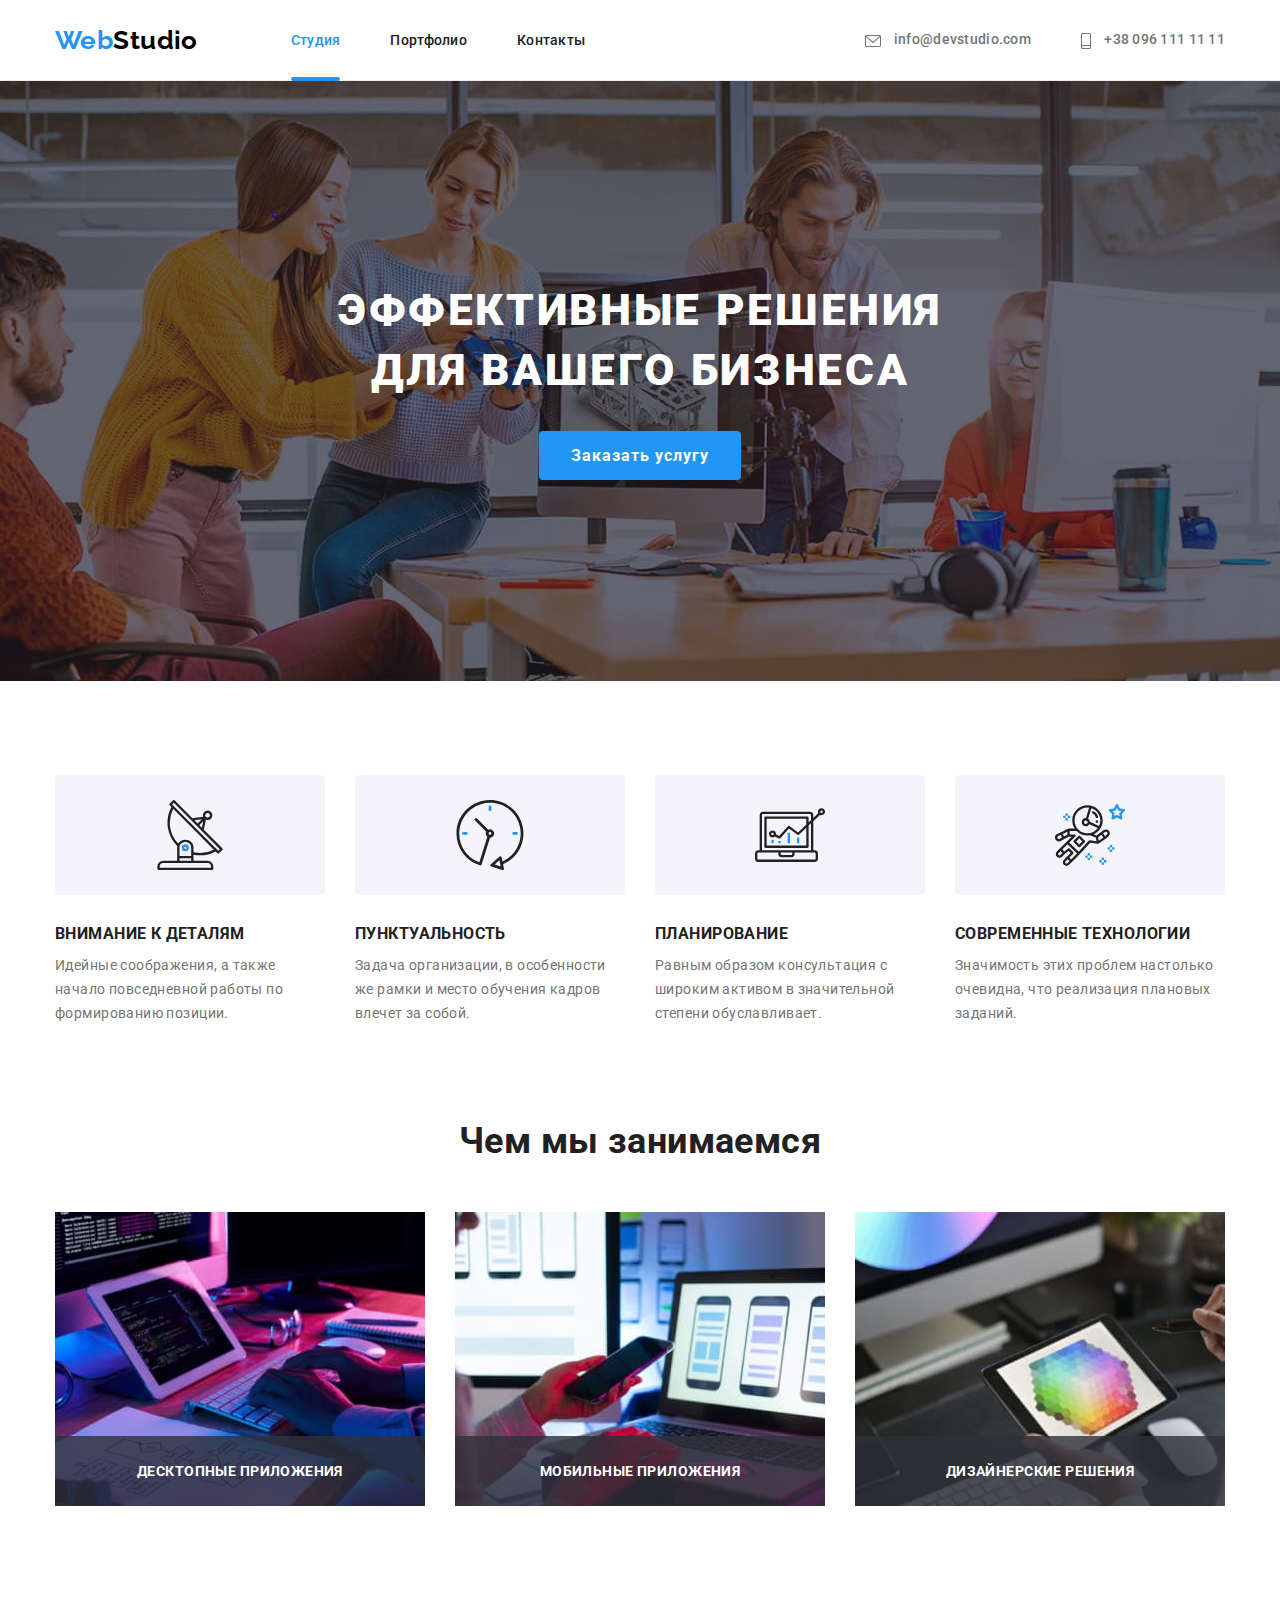
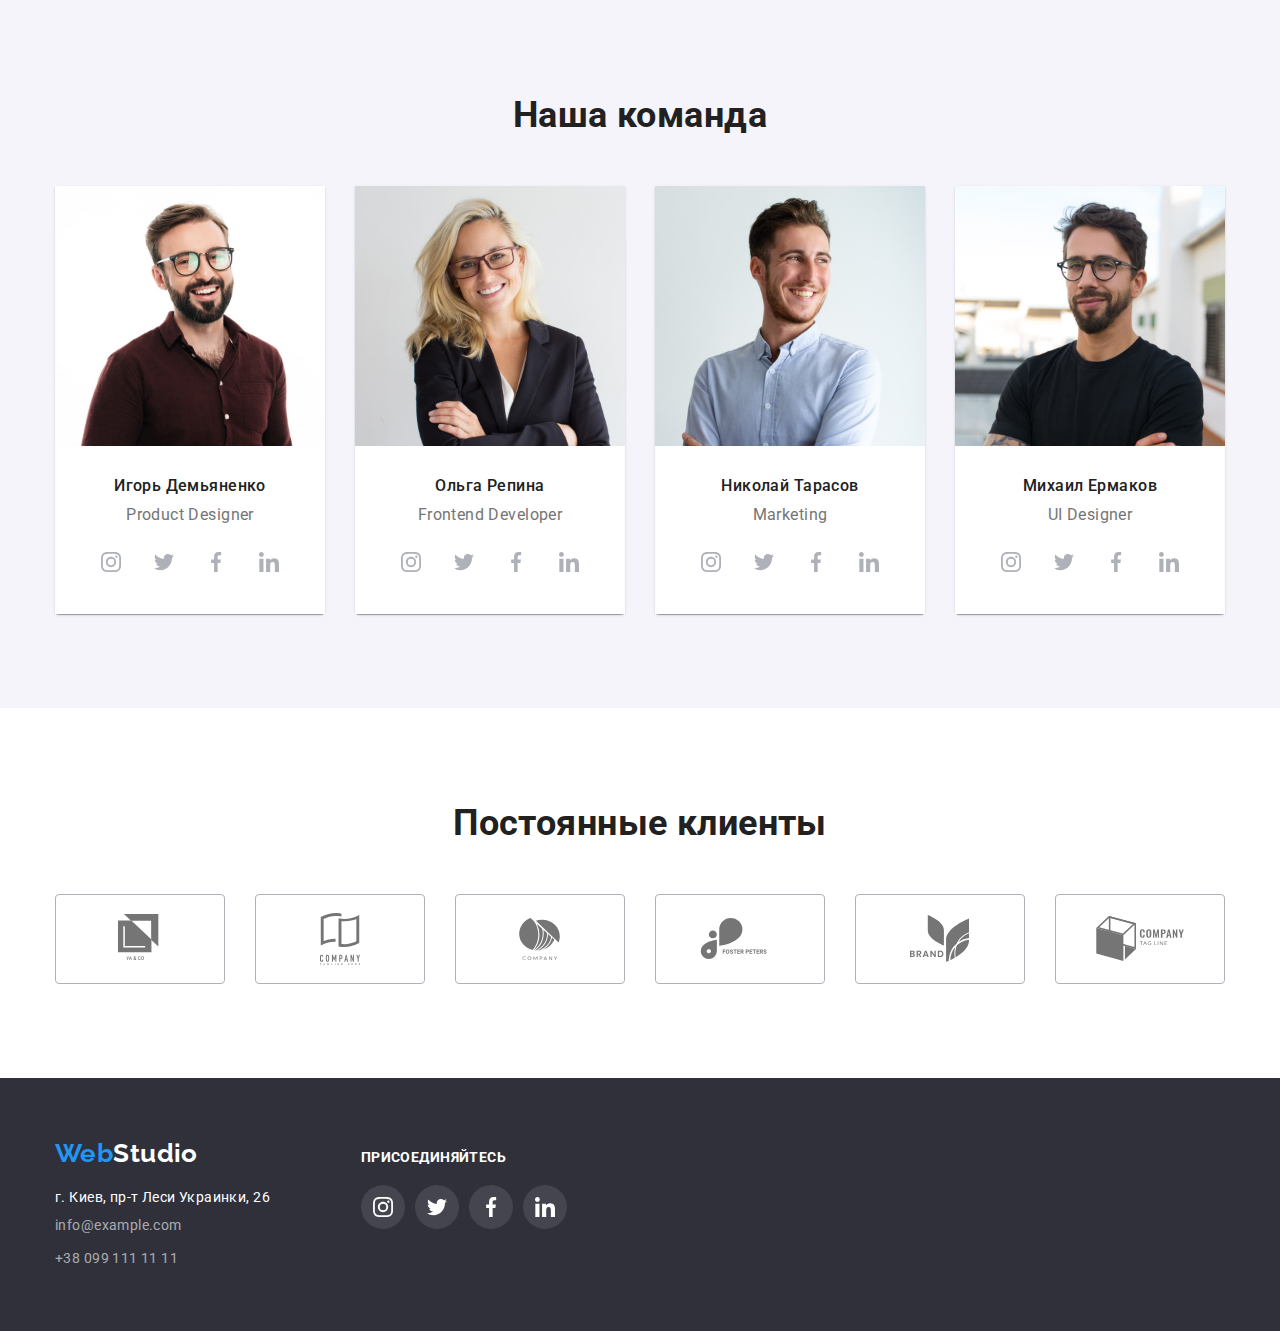
==== index.html @ 18b7f1b2 "project" ====
<!DOCTYPE html>
<html lang="ru">
  <head>
    <meta charset="UTF-8" />
    <meta name="viewport" content="width=device-width, initial-scale=1.0" />
    <title>WebStudio</title>
    <link rel="preconnect" href="https://fonts.gstatic.com" />
    <link
      href="https://fonts.googleapis.com/css2?family=Oleo+Script&family=Raleway:wght@700&family=Roboto:wght@400;500;700;900&display=swap"
      rel="stylesheet"
    />
    <link
      rel="stylesheet"
      href="https://cdn.jsdelivr.net/npm/modern-normalize@1.0.0/modern-normalize.min.css"
    />
    <link rel="stylesheet" href="./css/variables.css" />
    <link rel="stylesheet" href="./css/style.css" />
  </head>
  <body>
    <header class="header">
      <div class="canvas">
        <div class="container">
          <p class="logo">
            <a class="link" href="./index.html"
              >Web<span class="logoheader-secondpart">Studio</span></a
            >
          </p>
          <nav class="menu">
            <ul class="nav-menu">
              <li class="listitem">
                <a class="link active" href="./index.html">Студия</a>
              </li>
              <li class="listitem">
                <a class="link" href="pages/portfolio.html">Портфолио</a>
              </li>
              <li class="listitem">
                <a class="link" href="#contacts">Контакты</a>
              </li>
            </ul>
          </nav>
          <ul class="listinfo">
            <li class="listitem">
              <a class="link header-info" href="mailto:info@devstudio.com">
                <svg class="mailto" width="16" height="12">
                  <use href="./images/icons.svg#envelope"></use>
                </svg>
                info@devstudio.com</a
              >
            </li>
            <li class="listitem">
              <a class="link header-info" href="tel:+380961111111">
                <svg class="tel" width="10" height="16">
                  <use href="./images/icons.svg#smartphone"></use>
                </svg>
                +38 096 111 11 11</a
              >
            </li>
          </ul>
        </div>
      </div>
    </header>
    <main>
      <!-- Главная секция "Герой" -->
      <section class="hero">
        <div class="canvas">
          <div class="background">
            <div class="container">
              <h1 class="tagline">
                Эффективные решения <br />
                для вашего бизнеса
              </h1>
              <!-- <p><a class="link " href="#">Заказать услугу</a></p> -->
              <button class="btn-order" data-modal-open>Заказать услугу</button>
            </div>
          </div>
        </div>
      </section>
      <!-- Секция Особенности -->
      <section class="features">
        <div class="canvas">
          <div class="container">
            <h2 class="nonevisible">Особенности</h2>
            <ul class="list">
              <li class="listitem">
                <div class="thumb">
                  <svg class="features-antenna" width="70" height="70">
                    <use href="./images/icons.svg#features-antenna"></use>
                  </svg>
                </div>
                <h3 class="title">Внимание к деталям</h3>
                <p class="text">
                  Идейные соображения, а также начало повседневной работы по
                  формированию позиции.
                </p>
              </li>
              <li class="listitem">
                <div class="thumb">
                  <svg class="features-clock" width="70" height="70">
                    <use href="./images/icons.svg#features-clock"></use>
                  </svg>
                </div>
                <h3 class="title">Пунктуальность</h3>
                <p class="text">
                  Задача организации, в особенности же рамки и место обучения
                  кадров влечет за собой.
                </p>
              </li>
              <li class="listitem">
                <div class="thumb">
                  <svg class="features-diagram" width="70" height="70">
                    <use href="./images/icons.svg#features-diagram"></use>
                  </svg>
                </div>
                <h3 class="title">Планирование</h3>
                <p class="text">
                  Равным образом консультация с широким активом в значительной
                  степени обуславливает.
                </p>
              </li>
              <li class="listitem">
                <div class="thumb">
                  <svg class="features-astronaut" width="70" height="70">
                    <use href="./images/icons.svg#features-astronaut"></use>
                  </svg>
                </div>
                <h3 class="title">Современные технологии</h3>
                <p class="text">
                  Значимость этих проблем настолько очевидна, что реализация
                  плановых заданий.
                </p>
              </li>
            </ul>
          </div>
        </div>
      </section>
      <!-- Секция Чем мы занимаемся -->
      <section class="portfolio">
        <div class="canvas">
          <div class="container">
            <h2 class="base-title">Чем мы занимаемся</h2>
            <ul class="list">
              <li class="listitem">
                <img
                  src="./images/what_doing_1.jpg"
                  alt="Десктопные приложения"
                  width="370"
                />
                <div class="container-overlay">
                  <h3 class="title">Десктопные приложения</h3>
                </div>
              </li>
              <li class="listitem">
                <img
                  src="./images/what_doing_2.jpg"
                  alt="Мобильные приложения"
                  width="370"
                />
                <div class="container-overlay">
                  <h3 class="title">Мобильные приложения</h3>
                </div>
              </li>
              <li class="listitem">
                <img
                  src="./images/what_doing_3.jpg"
                  alt="Дизайнерские решения"
                  width="370"
                />
                <div class="container-overlay">
                  <h3 class="title">Дизайнерские решения</h3>
                </div>
              </li>
            </ul>
          </div>
        </div>
      </section>
      <!-- Наша команда -->
      <section class="ourteam">
        <div class="canvas">
          <div class="container">
            <h2 class="base-title">Наша команда</h2>
            <ul class="list">
              <li class="listitem">
                <div class="ourteam-card-img">
                  <img
                    src="./images/igor_demjanenko.jpg"
                    alt="Игорь Демьяненко"
                    class="image"
                    width="270"
                  />
                </div>
                <div class="ourteam-card-content">
                  <h3 class="title">Игорь Демьяненко</h3>
                  <p class="text">Product Designer</p>
                  <ul class="social-card-list">
                    <li class="social-card-list-item">
                      <a href="https://instagram.com">
                        <svg class="social" width="20" height="20">
                          <use href="./images/icons.svg#social-instagram"></use>
                        </svg>
                      </a>
                    </li>
                    <li class="social-card-list-item">
                      <a href="https://twitter.com">
                        <svg class="social" width="20" height="20">
                          <use href="./images/icons.svg#social-twitter"></use>
                        </svg>
                      </a>
                    </li>
                    <li class="social-card-list-item">
                      <a href="https://facebook.com">
                        <svg class="social" width="20" height="20">
                          <use href="./images/icons.svg#social-facebook"></use>
                        </svg>
                      </a>
                    </li>
                    <li class="social-card-list-item">
                      <a href="https://linkedin.com">
                        <svg class="social" width="20" height="20">
                          <use href="./images/icons.svg#social-linkedin"></use>
                        </svg>
                      </a>
                    </li>
                  </ul>
                </div>
              </li>
              <li class="listitem">
                <div class="ourteam-card-img">
                  <img
                    src="./images/olga_repina.jpg"
                    alt="Ольга Репина"
                    class="image"
                    width="270"
                  />
                </div>
                <div class="ourteam-card-content">
                  <h3 class="title">Ольга Репина</h3>
                  <p class="text">Frontend Developer</p>
                  <ul class="social-card-list">
                    <li class="social-card-list-item">
                      <a href="https://instagram.com">
                        <svg class="social" width="20" height="20">
                          <use href="./images/icons.svg#social-instagram"></use>
                        </svg>
                      </a>
                    </li>
                    <li class="social-card-list-item">
                      <a href="https://twitter.com">
                        <svg class="social" width="20" height="20">
                          <use href="./images/icons.svg#social-twitter"></use>
                        </svg>
                      </a>
                    </li>
                    <li class="social-card-list-item">
                      <a href="https://facebook.com">
                        <svg class="social" width="20" height="20">
                          <use href="./images/icons.svg#social-facebook"></use>
                        </svg>
                      </a>
                    </li>
                    <li class="social-card-list-item">
                      <a href="https://linkedin.com">
                        <svg class="social" width="20" height="20">
                          <use href="./images/icons.svg#social-linkedin"></use>
                        </svg>
                      </a>
                    </li>
                  </ul>
                </div>
              </li>
              <li class="listitem">
                <div class="ourteam-card-img">
                  <img
                    src="./images/nikolay_tarasov.jpg"
                    alt="Николай Тарасов"
                    class="image"
                    width="270"
                  />
                </div>
                <div class="ourteam-card-content">
                  <h3 class="title">Николай Тарасов</h3>
                  <p class="text">Marketing</p>
                  <ul class="social-card-list">
                    <li class="social-card-list-item">
                      <a href="https://instagram.com">
                        <svg class="social" width="20" height="20">
                          <use href="./images/icons.svg#social-instagram"></use>
                        </svg>
                      </a>
                    </li>
                    <li class="social-card-list-item">
                      <a href="https://twitter.com">
                        <svg class="social" width="20" height="20">
                          <use href="./images/icons.svg#social-twitter"></use>
                        </svg>
                      </a>
                    </li>
                    <li class="social-card-list-item">
                      <a href="https://facebook.com">
                        <svg class="social" width="20" height="20">
                          <use href="./images/icons.svg#social-facebook"></use>
                        </svg>
                      </a>
                    </li>
                    <li class="social-card-list-item">
                      <a href="https://linkedin.com">
                        <svg class="social" width="20" height="20">
                          <use href="./images/icons.svg#social-linkedin"></use>
                        </svg>
                      </a>
                    </li>
                  </ul>
                </div>
              </li>
              <li class="listitem">
                <div class="ourteam-card-img">
                  <img
                    src="./images/mihail_ermakov.jpg"
                    alt="Михаил Ермаков"
                    class="image"
                    width="270"
                  />
                </div>
                <div class="ourteam-card-content">
                  <h3 class="title">Михаил Ермаков</h3>
                  <p class="text">UI Designer</p>
                  <ul class="social-card-list">
                    <li class="social-card-list-item">
                      <a href="https://instagram.com">
                        <svg class="social" width="20" height="20">
                          <use href="./images/icons.svg#social-instagram"></use>
                        </svg>
                      </a>
                    </li>
                    <li class="social-card-list-item">
                      <a href="https://twitter.com">
                        <svg class="social" width="20" height="20">
                          <use href="./images/icons.svg#social-twitter"></use>
                        </svg>
                      </a>
                    </li>
                    <li class="social-card-list-item">
                      <a href="https://facebook.com">
                        <svg class="social" width="20" height="20">
                          <use href="./images/icons.svg#social-facebook"></use>
                        </svg>
                      </a>
                    </li>
                    <li class="social-card-list-item">
                      <a href="https://linkedin.com">
                        <svg class="social" width="20" height="20">
                          <use href="./images/icons.svg#social-linkedin"></use>
                        </svg>
                      </a>
                    </li>
                  </ul>
                </div>
              </li>
            </ul>
          </div>
        </div>
      </section>
      <!-- Section clients -->
      <section class="clients">
        <div class="canvas">
          <div class="background">
            <div class="container">
              <h2 class="base-title">Постоянные клиенты</h2>
              <ul class="list">
                <li class="listitem">
                  <a href="#">
                    <div class="item-wrap">
                      <svg class="clients-ico" width="44.27" height="49.23">
                        <use href="./images/icons.svg#client-yaandco"></use>
                      </svg>
                    </div>
                  </a>
                </li>
                <li class="listitem">
                  <a href="#">
                    <div class="item-wrap">
                      <svg class="clients-ico" width="40" height="52">
                        <use href="./images/icons.svg#client-taglinehere"></use>
                      </svg>
                    </div>
                  </a>
                </li>
                <li class="listitem">
                  <a href="#">
                    <div class="item-wrap">
                      <svg class="clients-ico" width="41" height="42.6">
                        <use href="./images/icons.svg#client-company"></use>
                      </svg>
                    </div>
                  </a>
                </li>
                <li class="listitem">
                  <a href="#">
                    <div class="item-wrap">
                      <svg class="clients-ico" width="79.66" height="42.02">
                        <use
                          href="./images/icons.svg#client-fosterpeters"
                        ></use>
                      </svg>
                    </div>
                  </a>
                </li>
                <li class="listitem">
                  <a href="#">
                    <div class="item-wrap">
                      <svg class="clients-ico" width="59" height="47">
                        <use href="./images/icons.svg#client-brand"></use>
                      </svg>
                    </div>
                  </a>
                </li>
                <li class="listitem">
                  <a href="#">
                    <div class="item-wrap">
                      <svg class="clients-ico" width="88.48" height="45.44">
                        <use href="./images/icons.svg#client-tagline"></use>
                      </svg>
                    </div>
                  </a>
                </li>
              </ul>
            </div>
          </div>
        </div>
      </section>
    </main>
    <!-- section FOOTER -->
    <footer class="footer">
      <div class="canvas">
        <div class="container">
          <div class="footer-block-wrap">
            <p class="logo">
              <a class="link" href="./index.html"
                >Web<span class="logofooter-secondpart">Studio</span></a
              >
            </p>
            <address id="contacts">
              <p class="address-info">г. Киев, пр-т Леси Украинки, 26</p>
              <ul class="listinfo">
                <li class="listitem">
                  <a class="link footer-info" href="mailto:info@example.com"
                    >info@example.com</a
                  >
                </li>
                <li class="listitem">
                  <a class="link footer-info" href="tel:+380991111111"
                    >+38 099 111 11 11</a
                  >
                </li>
              </ul>
            </address>
          </div>
          <div class="footer-block-wrap social">
            <h2 class="title">Присоединяйтесь</h2>
            <ul class="social-footer-list">
              <li class="social-footer-list-item">
                <a href="https://instagram.com">
                  <svg class="social" width="20" height="20">
                    <use href="./images/icons.svg#social-instagram"></use>
                  </svg>
                </a>
              </li>
              <li class="social-footer-list-item">
                <a href="https://twitter.com">
                  <svg class="social" width="20" height="20">
                    <use href="./images/icons.svg#social-twitter"></use>
                  </svg>
                </a>
              </li>
              <li class="social-footer-list-item">
                <a href="https://facebook.com">
                  <svg class="social" width="20" height="20">
                    <use href="./images/icons.svg#social-facebook"></use>
                  </svg>
                </a>
              </li>
              <li class="social-footer-list-item">
                <a href="https://linkedin.com">
                  <svg class="social" width="20" height="20">
                    <use href="./images/icons.svg#social-linkedin"></use>
                  </svg>
                </a>
              </li>
            </ul>
          </div>
        </div>
      </div>
    </footer>
    <div class="backdrop is-hidden" data-modal>
      <div class="modal-order">
        <button class="modal-btn-close" data-modal-close>
          <svg class="modal-btn-close-icon" width="30" height="30">
            <use href="./images/icons.svg#modal-btn-close"></use>
          </svg>
        </button>
      </div>
    </div>
    <script src="./js/modal.js"></script>
  </body>
</html>
---- css/variables.css ----
:root {
  --basic-textcolor: rgba(117, 117, 117, 1);
  --white-color: rgba(255, 255, 255, 1);
  --accent-color: rgba(33, 150, 243, 1);
  --basic-hcolor: rgba(33, 33, 33, 1);
  --footter-acolor: rgba(255, 255, 255, 0.6);
  --footter-acolor-10: rgba(255, 255, 255, 0.1);
  --accent-bgcolor: rgba(47, 48, 58, 1);
  --accent-bgcolor-40: rgba(47, 48, 58, 0.4);
  --accent-bgcolor-80: rgba(47, 48, 58, 0.8);
  --section-bgcolor: rgba(245, 244, 250, 1);
  --logoheader-second-color: rgba(0, 0, 0, 1);
  --logofooter-second-color: rgba(255, 255, 255, 1);
  --border-cards-color: rgba(238, 238, 238, 1);
  --border-header-color: rgba(236, 236, 236, 1);
  --social-color: rgba(175, 177, 184, 1);
  --width-container: 1200px;
  --width-canvas: 1600px;
  --height-canvas: 600px;
  --min-indent: 30px;
  --card-shadow: 0px 2px 1px -1px rgba(0, 0, 0, 0.2),
    0px 1px 1px 0px rgba(0, 0, 0, 0.14), 0px 1px 3px 0px rgba(0, 0, 0, 0.12);
  --timing-transition: cubic-bezier(0.4, 0, 0.2, 1);
}

/* 
Черный лого rgba(0,0,0,1);
акцент rgba(33,150,243,1);
неактивный меню rgba(33,33,33,1);
неактивная ссылка rgba(117,117,117,1);
Основной белый rgba(255,255,255,1);
border: 1px solid 236,236,236,1
 */
---- css/style.css ----
/* font-family: 'Oleo Script', cursive;
font-family: 'Raleway', sans-serif; */
/* 
* {
  outline: 1px solid tomato;
} */

body {
  font-family: 'Roboto', sans-serif;
  font-weight: 400;
  font-size: 14px;
  line-height: 1.143;
  letter-spacing: 0.03em;
  color: var(--basic-textcolor);
}

img {
  display: block;
  max-width: 100%;
  height: auto;
}

/* reset style for tags and base classes*/

body h1,
body h2,
body h3,
body h4,
body h5,
body h6,
body p,
body ul {
  padding: 0;
  margin: 0;
  margin-block-start: 0;
  margin-block-end: 0;
}

address {
  font-style: normal;
}

.listitem {
  list-style: none;
}

.link {
  text-decoration: none;
  outline: none;
}

/* Style general container */
/* container */
.canvas {
  max-width: 100%;
  min-width: var(--width-container);
  margin: 0 auto;
}

.container {
  width: var(--width-container);
  padding: 94px 15px;
  margin: 0 auto;
}

/* general style section */
.base-title {
  margin-bottom: 50px;
  font-weight: 700;
  color: var(--basic-hcolor);
  font-size: 36px;
  line-height: 1.17;
  text-align: center;
}

.title {
  font-weight: 700;
  color: var(--basic-hcolor);
  text-transform: uppercase;
}

.text {
  line-height: 1.71;
}

/* general HEADER and FOOTTER sections: logo, menu, contact*/
.header > .canvas {
  border-bottom: 1px solid var(--border-header-color);
}

.header .container {
  padding-top: 0;
  padding-bottom: 0;
  display: flex;
  align-items: center;
  min-height: 80px;
}

.logo {
  margin-right: 93px;
}

.logo .link {
  font-family: 'Raleway', sans-serif;
  color: var(--accent-color);
  font-weight: 700;
  font-size: 26px;
  line-height: 1.19;
  outline: none;
}

.logo .link:focus {
  box-shadow: 0 0 0 3px var(--accent-color);
}

.logoheader-secondpart {
  color: var(--logoheader-second-color);
}

.logofooter-secondpart {
  color: var(--logofooter-second-color);
}

/* style header lists for menu and contact-info*/
.nav-menu {
  display: flex;
  align-items: center;
}

.nav-menu .listitem {
  position: relative;
}

.nav-menu .listitem:not(:first-child) {
  margin-left: 50px;
}

.menu .link {
  display: inline-block;
  padding-top: 32px;
  padding-bottom: 32px;
  color: var(--basic-hcolor);
  font-weight: 500;
  letter-spacing: 0.02em;
  outline: none;
}

.menu .link::after {
  content: '';
  display: block;
  position: absolute;
  width: 100%;
  height: 4px;
  border-radius: 2px;
  bottom: -1px;
  right: 0;
  background: var(--accent-color);
  transform: scaleX(0);
  transition-property: transform;
  transition-duration: 250ms;
  transition-timing-function: var(--timing-transition);
}

.header .listinfo {
  display: flex;
  margin-left: auto;
}

.header .listinfo .listitem:not(:last-child) {
  margin-right: 50px;
}

.menu .link:hover,
.listinfo .link:hover,
.menu .link:focus,
.listinfo .link:focus {
  color: var(--accent-color);
}

.menu .link:not(.active):hover::after,
.menu .link:not(.active):focus::after {
  content: '';
  display: block;
  transform: scaleX(1);
}

/* .menu .link:focus,
.listinfo .link:focus {
  box-shadow: 0 0 0 3px var(--accent-color);
} */

.menu .link.active {
  color: var(--accent-color);
}

.menu .link.active::after {
  content: '';
  width: 100%;
  transform: scaleX(1);
}

.listitem .header-info {
  display: block;
  font-weight: 500;
  letter-spacing: 0.02em;
  color: var(--basic-textcolor);
}

.mailto {
  margin-right: 10px;
  vertical-align: middle;
  fill: currentColor;
}

.tel {
  margin-right: 10px;
  vertical-align: middle;
  fill: currentColor;
}

/* style main section */

/* section Hero  */

.hero > .canvas {
  background-image: linear-gradient(
    to right,
    var(--accent-bgcolor-40),
    var(--accent-bgcolor-40)
  );
}

.hero > .canvas > .background {
  max-width: var(--width-canvas);
  min-height: var(--height-canvas);
  margin: 0 auto;
  background-position: 50% 50%;
  background-repeat: no-repeat;
  background-size: cover;
  background-image: linear-gradient(
      to right,
      var(--accent-bgcolor-40),
      var(--accent-bgcolor-40)
    ),
    url(../images/hero-background.jpg);
}

.hero .container {
  padding: 200px 0;
}

.tagline {
  display: block;
  margin-bottom: 30px;
  color: var(--white-color);
  font-weight: 900;
  font-size: 44px;
  line-height: 1.36;
  text-align: center;
  letter-spacing: 0.06em;
  text-transform: uppercase;
}

.btn-order {
  display: block;
  padding: 10px 32px;
  margin: 0 auto;
  font-weight: 700;
  font-size: 16px;
  line-height: 1.86;
  text-align: center;
  letter-spacing: 0.06em;
  background: var(--accent-color);
  color: var(--white-color);
  border-radius: 4px;
  border-style: none;
}

/* style section feuture */

.features .list {
  display: flex;
  flex-wrap: wrap;
  justify-content: space-between;
}

.nonevisible {
  display: none;
}

.features .title {
  margin-bottom: 10px;
}

.features .listitem {
  width: 270px;
}

.features .listitem > .thumb {
  width: 100%;
  height: 120px;
  margin-bottom: 30px;
  display: flex;
  justify-content: center;
  align-items: center;
  background-color: var(--section-bgcolor);
  border-radius: 4px;
}

/* style section portfolio */

.portfolio .container {
  padding-top: 0;
}

.portfolio .container-overlay {
  position: absolute;
  left: 0;
  bottom: 0;
  width: 100%;
  background-image: linear-gradient(
    to right,
    var(--accent-bgcolor-80),
    var(--accent-bgcolor-80)
  );
}

.portfolio .list {
  display: flex;
  flex-wrap: wrap;
  justify-content: space-between;
}

.portfolio .listitem {
  position: relative;
}

/* .portfolio .title {
  font-weight: 700;
  font-size: 18px;
  line-height: 2;
  letter-spacing: 0.06em;
  text-transform: capitalize;
} */

.portfolio .container-overlay > .title {
  padding: 27px 0;
  text-align: center;
  font-size: 14px;
  color: var(--white-color);
}

/* .portfolio .text {
  font-size: 16px;
  line-height: 1.88;
  text-transform: capitalize;
} */

/* style section ourteam */

.ourteam .list {
  display: flex;
  flex-wrap: wrap;
  justify-content: space-between;
}

.ourteam .listitem {
  text-align: center;
  border-style: hidden;
  border-width: 1px;
  border-radius: 0px 0px 4px 4px;
  box-shadow: var(--card-shadow);
}

.ourteam .image {
  display: block;
}

.ourteam .title {
  margin-bottom: 10px;
  display: block;
  font-weight: 500;
  font-size: 16px;
  line-height: 1.19;
  text-transform: capitalize;
}

.ourteam .text {
  display: block;
  margin-bottom: 16px;
  font-size: 16px;
  line-height: 1.19;
  text-transform: capitalize;
}

.ourteam {
  min-width: var(--width-container);
  background-color: var(--section-bgcolor);
}

.ourteam-card-content {
  padding: var(--min-indent);
  background-color: var(--white-color);
}

.social-card-list {
  display: flex;
  justify-content: space-around;
  flex-basis: 100%;
  list-style: none;
  color: var(--social-color);
}

.social-card-list-item > a {
  display: inline-flex;
  align-items: center;
  justify-content: center;
  width: 44px;
  height: 44px;
  border-radius: 50%;
  color: var(--social-color);
  outline: none;
  transition: background-color 250ms var(--timing-transition),
    color 250ms var(--timing-transition);
}

.social-card-list-item > a:hover {
  background-color: var(--accent-color);
  color: var(--white-color);
}

.social-card-list-item > a:focus {
  background-color: var(--accent-color);
  color: var(--white-color);
}

.social-card-list .social {
  fill: currentColor;
}

/* style for section clients */
.clients .list {
  display: flex;
  flex-wrap: wrap;
  justify-content: flex-start;
  margin-top: calc(-1 * var(--min-indent));
  margin-left: calc(-1 * var(--min-indent));
}

.clients .listitem {
  height: 90px;
  flex-basis: calc(100% / 6 - var(--min-indent));
  margin-top: var(--min-indent);
  margin-left: var(--min-indent);
  outline: none;
}

.clients .item-wrap {
  height: 100%;
  display: flex;
  justify-content: center;
  align-items: center;
  outline: none;
}

.clients .listitem > a {
  display: inline-block;
  width: 100%;
  height: 100%;
  text-decoration: none;
  color: inherit;
  outline: none;
  border: 1px solid var(--social-color);
  box-sizing: border-box;
  border-radius: 4px;
  box-shadow: none;
  transition: background-color 250ms var(--timing-transition),
    color 250ms var(--timing-transition),
    box-shadow 250ms var(--timing-transition);
}

.clients .listitem > a:hover {
  color: var(--accent-color);
  border-color: var(--accent-color);
}

.clients .listitem > a:focus {
  color: var(--accent-color);
  box-sizing: border-box;
  border: 0;
  box-shadow: 0 0 0 1px var(--accent-color);
}

.clients-ico {
  fill: currentColor;
}

/* style for footer */
.footer {
  min-width: var(--width-container);
  background-color: var(--accent-bgcolor);
}

.footer .container {
  display: flex;
  align-items: baseline;
  padding-bottom: 60px;
  padding-top: 60px;
}

.footer .container .footer-block-wrap:not(:first-child) {
  width: 206px;
}

.footer .container .footer-block-wrap:not(:last-child) {
  margin-right: 70px;
}

.footer .logo {
  margin-bottom: 20px;
}

.footer .address-info {
  display: block;
  margin-bottom: 9px;
  color: var(--white-color);
}

.footer .footer-info {
  display: inline-block;
}

.footer .listitem {
  display: block;
}

.footer .listinfo .listitem:not(:last-child) {
  margin-bottom: 9px;
}

.listitem .footer-info {
  line-height: 1.71;
  color: var(--footter-acolor);
}

.footer .container .footer-block-wrap .title {
  display: inline-flex;
  margin-bottom: 20px;
  font-size: 14px;
  letter-spacing: 0.03em;
  color: var(--white-color);
}

.footer .container .social-footer-list {
  display: flex;
  justify-content: space-between;
  flex-basis: 100%;
  list-style: none;
  color: var(--social-color);
}

.social-footer-list-item > a {
  display: inline-flex;
  align-items: center;
  justify-content: center;
  width: 44px;
  height: 44px;
  border-radius: 50%;
  background-color: var(--footter-acolor-10);
  color: var(--white-color);
  outline: none;
  transition: background-color 250ms var(--timing-transition);
}

.social-footer-list-item > a:hover {
  background-color: var(--accent-color);
}

.social-footer-list-item > a:focus {
  background-color: var(--accent-color);
  color: var(--white-color);
}

.social-footer-list .social {
  fill: currentColor;
}

/* only potfolio pages */

.section-portfolio .filter-nav {
  display: flex;
  justify-content: center;
  margin-bottom: 50px;
}

.section-portfolio .filter-nav .listitem:not(:first-child) {
  margin-left: 8px;
}

.section-portfolio .listitem .filter-btn {
  min-height: 38px;
  padding: 6px 22px;
  border-style: none;
  border-radius: 4px;
  background-color: var(--section-bgcolor);
  color: var(--basic-hcolor);
  font-family: 'Roboto', sans-serif;
  font-weight: 500;
  font-size: 16px;
  line-height: 1.63;
  text-align: center;
  letter-spacing: 0.03em;
  outline: none;
  box-shadow: none;
  transition: background-color 250ms var(--timing-transition),
    color 250ms var(--timing-transition),
    box-shadow 250ms var(--timing-transition);
}

.filter-nav .filter-btn:hover,
.filter-nav .filter-btn:focus {
  background-color: var(--accent-color);
  color: var(--white-color);
  box-shadow: 0px 3px 1px rgba(0, 0, 0, 0.1), 0px 1px 2px rgba(0, 0, 0, 0.08),
    0px 2px 2px rgba(0, 0, 0, 0.12);
}

.filter-nav .filter-btn.active {
  background-color: var(--accent-color);
  color: var(--white-color);
  box-shadow: 0px 3px 1px rgba(0, 0, 0, 0.1), 0px 1px 2px rgba(0, 0, 0, 0.08),
    0px 2px 2px rgba(0, 0, 0, 0.12);
}

.portfolio-list {
  display: flex;
  flex-wrap: wrap;
  justify-content: flex-start;
  margin-top: calc(-1 * var(--min-indent));
  margin-left: calc(-1 * var(--min-indent));
}

.portfolio-list .listitem {
  flex-basis: calc(100% / 3 - var(--min-indent));
  margin-top: var(--min-indent);
  margin-left: var(--min-indent);
  border: 1px solid #eeeeee;
}

.prtfolio-card-content {
  padding: 20px 24px;
}

.portfolio-card-container .listitem > a {
  display: inline-block;
  height: 100%;
  outline: none;
  text-decoration: none;
  border: 1px solid #eeeeee;
  box-shadow: none;
  transition: box-shadow 250ms var(--timing-transition);
}

.portfolio-card-img {
  position: relative;
  overflow: hidden;
}

.portfolio-card-img > .container-overlay {
  position: absolute;
  width: 100%;
  height: 100%;
  bottom: 0;
  left: 0;
  display: flex;
  align-items: center;
  justify-content: center;
  background-color: var(--accent-color);
  transform: translatey(200%);
  transition: transform 250ms var(--timing-transition);
}

.portfolio-card-container .card-description {
  padding: 0 24px;
  color: var(--white-color);
  font-weight: 400;
  font-size: 18px;
  line-height: 1.56;
  letter-spacing: 0.03em;
}

.portfolio-card-container .listitem > a:hover,
.portfolio-card-container .listitem > a:focus {
  box-sizing: border-box;
  box-shadow: 0px 1px 1px rgba(0, 0, 0, 0.12), 0px 4px 4px rgba(0, 0, 0, 0.06),
    1px 4px 6px rgba(0, 0, 0, 0.16);
}

.portfolio-card-container .listitem > a:hover .container-overlay,
.portfolio-card-container .listitem > a:focus .container-overlay {
  transform: translatey(0);
}

.portfolio-list .title {
  margin-bottom: 4px;
  font-weight: 700;
  font-size: 18px;
  line-height: 2;
  letter-spacing: 0.06em;
  text-transform: capitalize;
}

.portfolio-list .text {
  font-size: 16px;
  line-height: 1.88;
  text-transform: capitalize;
  color: var(--basic-textcolor);
}

.backdrop {
  position: fixed;
  top: 0;
  left: 0;
  width: 100%;
  height: 100%;
  background-color: rgba(0, 0, 0, 0.2);
  opacity: 1;
  transition: opacity 250ms var(--timing-transition);
  cursor: not-allowed;
}

.backdrop.is-hidden {
  opacity: 0;
  pointer-events: none;
}

.backdrop.is-hidden .modal-order {
  transform: translate(-50%, -50%) scale(0.9);
  box-shadow: none;
}

.modal-order {
  position: absolute;
  top: 50%;
  left: 50%;
  height: 581px;
  width: 528px;
  padding: 8px;
  background-color: var(--white-color);
  box-shadow: 0px 1px 3px rgba(0, 0, 0, 0.12), 0px 1px 1px rgba(0, 0, 0, 0.14),
    0px 2px 1px rgba(0, 0, 0, 0.2);
  border-radius: 4px;

  transform: translate(-50%, -50%) scale(1);
  transition: transform 250ms var(--timing-transition),
    box-shadow 250ms var(--timing-transition);
  cursor: auto;
}

.modal-btn-close {
  position: absolute;
  top: 8px;
  right: 8px;
  padding: 0;
  margin: 0;
  border-radius: 50%;
  outline: none;
  border: none;
  box-shadow: none;
  background-color: transparent;
}
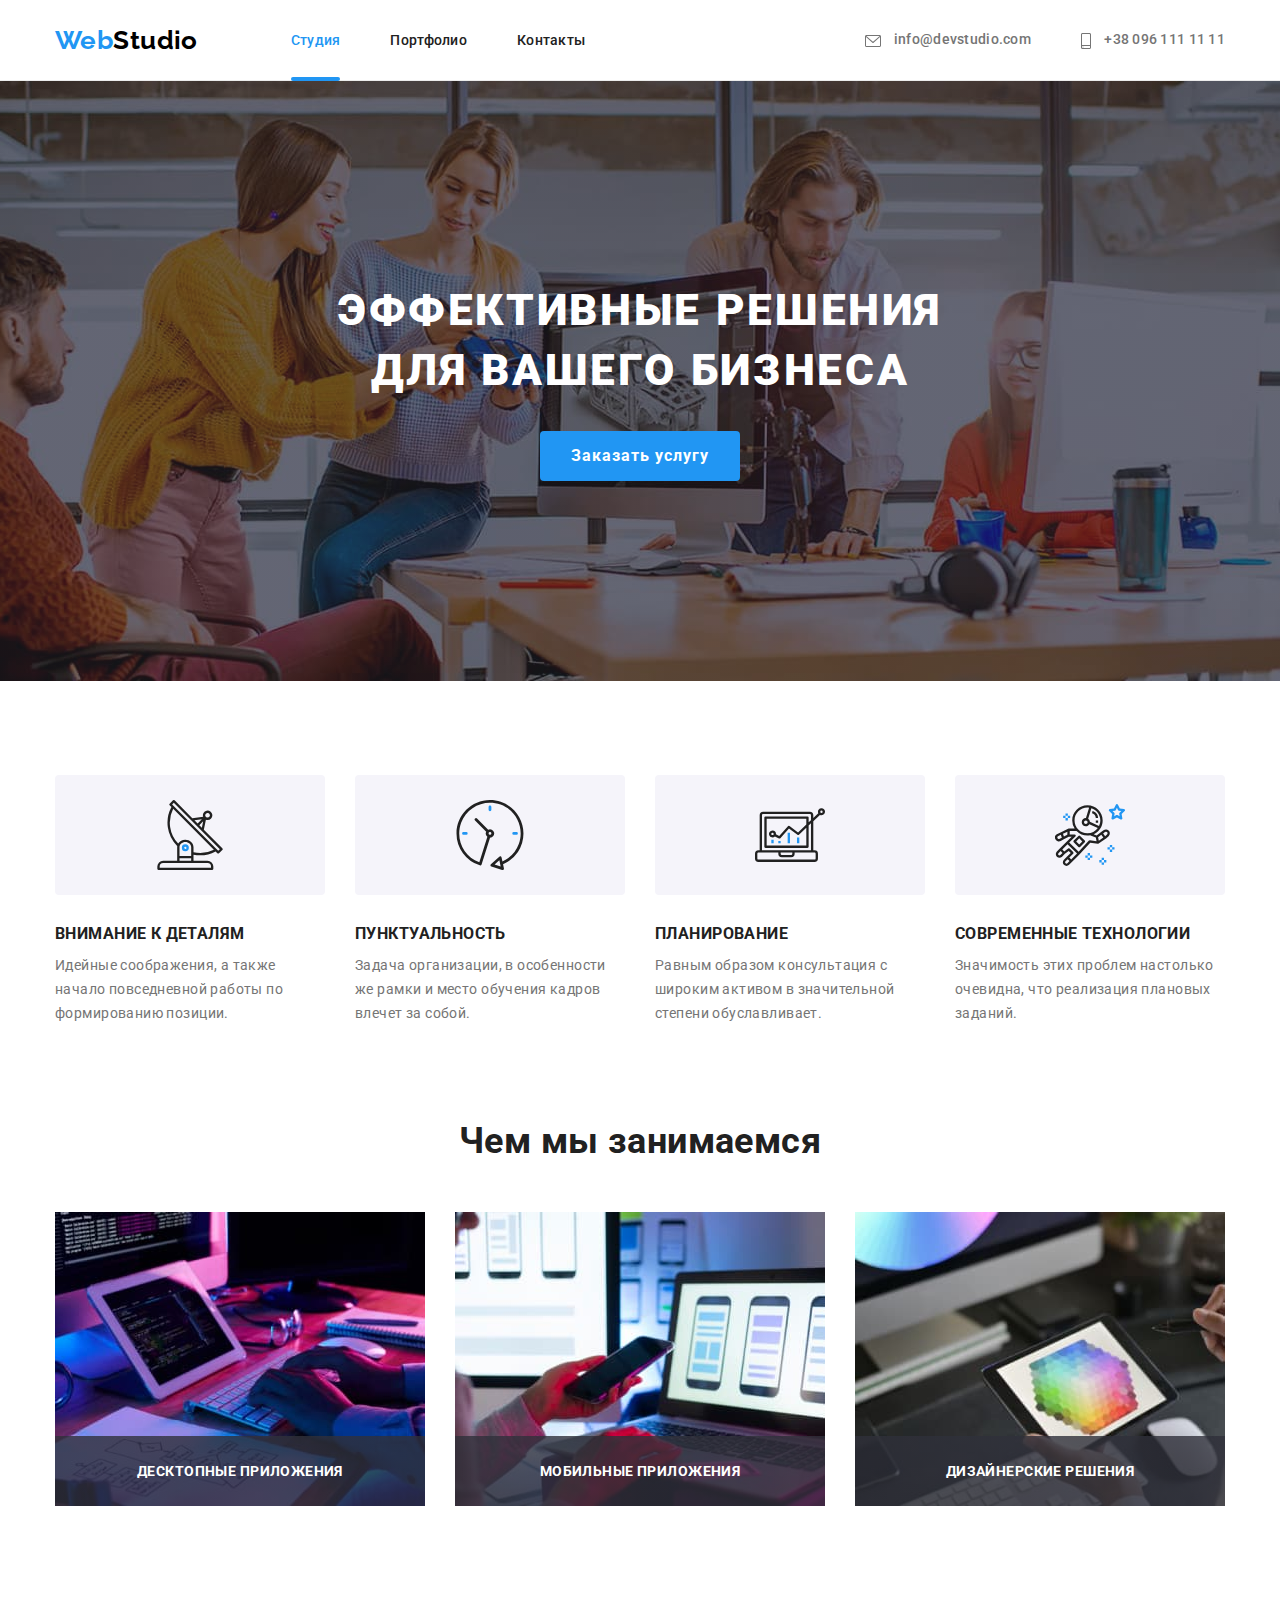
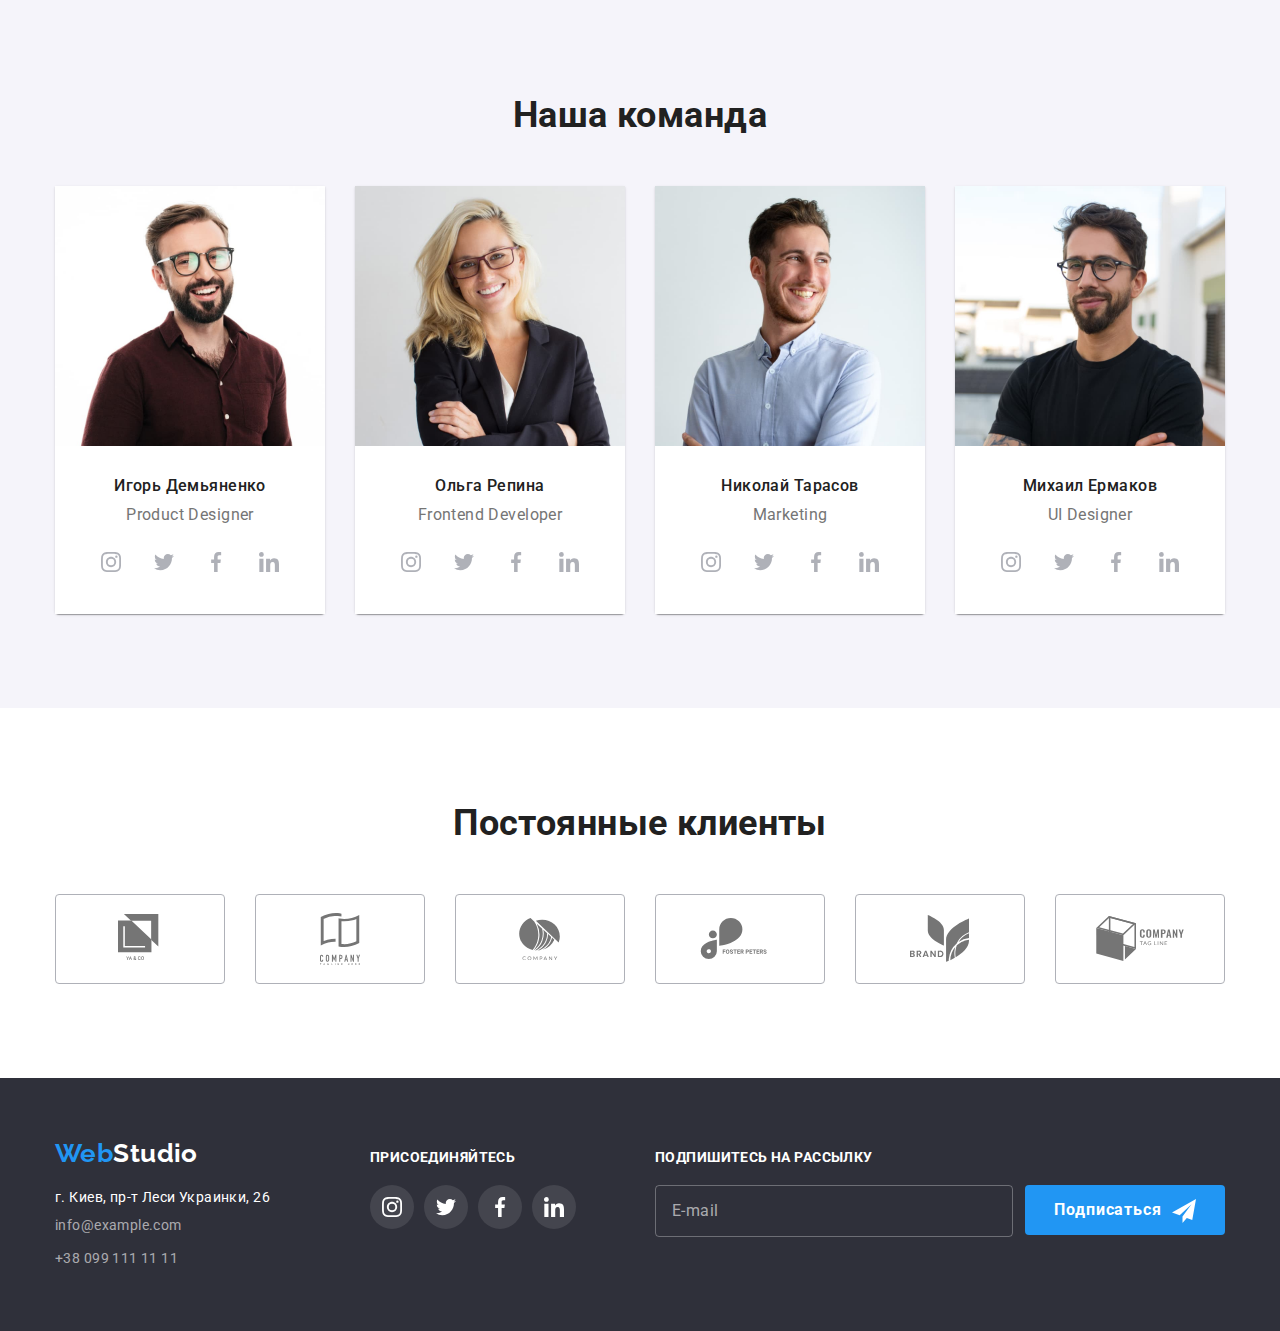
==== commit 52ea7118: "project" ====
--- a/index.html
+++ b/index.html
@@ -69,8 +69,9 @@
                 Эффективные решения <br />
                 для вашего бизнеса
               </h1>
-              <!-- <p><a class="link " href="#">Заказать услугу</a></p> -->
-              <button class="btn-order" data-modal-open>Заказать услугу</button>
+              <button type="submit" class="btn-submit" data-modal-open>
+                Заказать услугу
+              </button>
             </div>
           </div>
         </div>
@@ -79,7 +80,7 @@
       <section class="features">
         <div class="canvas">
           <div class="container">
-            <h2 class="nonevisible">Особенности</h2>
+            <h2 class="sr-only">Особенности</h2>
             <ul class="list">
               <li class="listitem">
                 <div class="thumb">
@@ -435,8 +436,8 @@
           <div class="footer-block-wrap">
             <p class="logo">
               <a class="link" href="./index.html"
-                >Web<span class="logofooter-secondpart">Studio</span></a
-              >
+                >Web<span class="logofooter-secondpart">Studio</span>
+              </a>
             </p>
             <address id="contacts">
               <p class="address-info">г. Киев, пр-т Леси Украинки, 26</p>
@@ -486,6 +487,22 @@
                 </a>
               </li>
             </ul>
+          </div>
+          <div class="footer-block-wrap">
+            <h2 class="title">Подпишитесь на рассылку</h2>
+            <form class="form-subscribe">
+              <input
+                type="email"
+                name="input-email"
+                class="input-email"
+                placeholder="E-mail"
+              />
+              <button type="submit" class="btn-submit btn-with-icon-before">
+                Подписаться<svg class="btn-icon" width="24" height="24">
+                  <use href="./images/icons.svg#icon-send"></use>
+                </svg>
+              </button>
+            </form>
           </div>
         </div>
       </div>
@@ -497,6 +514,53 @@
             <use href="./images/icons.svg#modal-btn-close"></use>
           </svg>
         </button>
+        <form action="" class="modal-form">
+          <p class="form-title">Оставьте свои данные, мы вам перезвоним</p>
+          <label for="modal-name" class="modal-lable">Имя</label>
+          <input
+            type="text"
+            id="modal-name"
+            name="modal-name"
+            class="modal-input"
+          />
+          <label for="modal-tel" class="modal-lable">Телефон</label>
+          <input
+            type="tel"
+            id="modal-tel"
+            name="modal-tel"
+            class="modal-input"
+          />
+          <label for="modal-email" class="modal-lable">Почта</label>
+          <input
+            type="email"
+            id="modal-email"
+            name="modal-email"
+            class="modal-input"
+          />
+          <label for="modal-textarea-comment" class="modal-lable"
+            >Комментарий</label
+          >
+          <textarea
+            id="modal-textarea-comment"
+            name="modal-comment"
+            class="modal-input modal-textarea"
+            cols="30"
+            rows="4"
+            placeholder="Введите текст"
+          ></textarea>
+          <div class="modal-container-accept-terms">
+            <input
+              type="checkbox"
+              name="modal-chbox-accept-terms"
+              id="modal-accept-terms"
+            />
+            <label for="modal-accept-terms"
+              >Соглашаюсь с рассылкой и принимаю
+              <a href="#">Условия договора</a></label
+            >
+          </div>
+          <button type="submit" class="btn-submit">Отправить</button>
+        </form>
       </div>
     </div>
     <script src="./js/modal.js"></script>
--- a/css/variables.css
+++ b/css/variables.css
@@ -1,5 +1,6 @@
 :root {
   --basic-textcolor: rgba(117, 117, 117, 1);
+  --basic-textcolor-50: rgba(117, 117, 117, 0.5);
   --white-color: rgba(255, 255, 255, 1);
   --accent-color: rgba(33, 150, 243, 1);
   --basic-hcolor: rgba(33, 33, 33, 1);
--- a/css/style.css
+++ b/css/style.css
@@ -36,6 +36,11 @@
   margin-block-end: 0;
 }
 
+input {
+  font-family: 'Roboto', sans-serif;
+  font-weight: 400;
+}
+
 address {
   font-style: normal;
 }
@@ -47,6 +52,32 @@
 .link {
   text-decoration: none;
   outline: none;
+}
+
+.btn-submit {
+  display: block;
+  min-width: 200px;
+  height: 50px;
+  margin: 0;
+  padding: 0;
+  text-align: center;
+  font-weight: 700;
+  font-size: 16px;
+  line-height: 1.86;
+  letter-spacing: 0.06em;
+  background: var(--accent-color);
+  color: var(--white-color);
+  border-radius: 4px;
+  border-style: none;
+  box-shadow: none;
+  cursor: pointer;
+  outline: none;
+  transition: box-shadow 250ms var(--timing-transition);
+}
+
+.btn-submit:focus,
+.btn-submit:hover {
+  box-shadow: 0px 4px 4px rgba(0, 0, 0, 0.15);
 }
 
 /* Style general container */
@@ -220,7 +251,11 @@
 
 /* style main section */
 
-/* section Hero  */
+/* ------- 
+
+section Hero 
+
+ ------- */
 
 .hero > .canvas {
   background-image: linear-gradient(
@@ -249,6 +284,10 @@
   padding: 200px 0;
 }
 
+.hero .btn-submit {
+  margin: 0 auto;
+}
+
 .tagline {
   display: block;
   margin-bottom: 30px;
@@ -261,21 +300,6 @@
   text-transform: uppercase;
 }
 
-.btn-order {
-  display: block;
-  padding: 10px 32px;
-  margin: 0 auto;
-  font-weight: 700;
-  font-size: 16px;
-  line-height: 1.86;
-  text-align: center;
-  letter-spacing: 0.06em;
-  background: var(--accent-color);
-  color: var(--white-color);
-  border-radius: 4px;
-  border-style: none;
-}
-
 /* style section feuture */
 
 .features .list {
@@ -284,8 +308,13 @@
   justify-content: space-between;
 }
 
-.nonevisible {
-  display: none;
+.sr-only {
+  position: absolute;
+  left: -10000px;
+  top: auto;
+  width: 1px;
+  height: 1px;
+  overflow: hidden;
 }
 
 .features .title {
@@ -495,7 +524,12 @@
   fill: currentColor;
 }
 
-/* style for footer */
+/* ------
+
+STYLE FOR FOOTER
+
+------*/
+
 .footer {
   min-width: var(--width-container);
   background-color: var(--accent-bgcolor);
@@ -504,16 +538,9 @@
 .footer .container {
   display: flex;
   align-items: baseline;
+  justify-content: space-between;
   padding-bottom: 60px;
   padding-top: 60px;
-}
-
-.footer .container .footer-block-wrap:not(:first-child) {
-  width: 206px;
-}
-
-.footer .container .footer-block-wrap:not(:last-child) {
-  margin-right: 70px;
 }
 
 .footer .logo {
@@ -557,6 +584,10 @@
   flex-basis: 100%;
   list-style: none;
   color: var(--social-color);
+}
+
+.social-footer-list > .social-footer-list-item:not(:last-child) {
+  margin-right: 10px;
 }
 
 .social-footer-list-item > a {
@@ -585,7 +616,47 @@
   fill: currentColor;
 }
 
-/* only potfolio pages */
+.form-subscribe {
+  display: flex;
+  justify-content: baseline;
+}
+
+.form-subscribe > .input-email {
+  padding: 15px 16px;
+  min-height: 50px;
+  min-width: 358px;
+  color: rgba(255, 255, 255, 0.6);
+  font-size: 16px;
+  line-height: 1.25;
+  letter-spacing: 0.03em;
+  background-color: transparent;
+  border: 1px solid rgba(255, 255, 255, 0.3);
+  border-radius: 4px;
+  outline: none;
+}
+
+.form-subscribe > .input-email::placeholder {
+  color: rgba(255, 255, 255, 0.6);
+  font-size: 16px;
+  line-height: 1.25;
+  letter-spacing: 0.03em;
+}
+
+.form-subscribe > .btn-submit {
+  margin-left: 12px;
+}
+
+.btn-with-icon-before > .btn-icon {
+  vertical-align: middle;
+  margin-left: 10px;
+  fill: currentColor;
+}
+
+/*-------
+ 
+ONLY PORTFOLIO PAGES 
+ 
+ -------*/
 
 .section-portfolio .filter-nav {
   display: flex;
@@ -717,6 +788,12 @@
   color: var(--basic-textcolor);
 }
 
+/* -------
+
+BACKDROP WITH MODAL WINDOW
+
+  ------- */
+
 .backdrop {
   position: fixed;
   top: 0;
@@ -745,7 +822,7 @@
   left: 50%;
   height: 581px;
   width: 528px;
-  padding: 8px;
+  padding: 40px;
   background-color: var(--white-color);
   box-shadow: 0px 1px 3px rgba(0, 0, 0, 0.12), 0px 1px 1px rgba(0, 0, 0, 0.14),
     0px 2px 1px rgba(0, 0, 0, 0.2);
@@ -768,4 +845,86 @@
   border: none;
   box-shadow: none;
   background-color: transparent;
-}
+  color: #000;
+  cursor: pointer;
+  transition: color 250ms var(--timing-transition);
+}
+
+.modal-btn-close:focus,
+.modal-btn-close:hover {
+  color: var(--accent-color);
+}
+
+.modal-form {
+  min-width: 100%;
+  min-height: 100%;
+}
+
+.modal-form > .form-title {
+  display: block;
+  min-width: 100%;
+  margin-bottom: 12px;
+  text-align: center;
+  font-size: 20px;
+  font-weight: 700;
+  line-height: 1.15;
+  letter-spacing: 0.03em;
+  color: var(--basic-hcolor);
+}
+
+.modal-form > .modal-input {
+  display: block;
+  min-width: 100%;
+  min-height: 40px;
+  margin-bottom: 10px;
+  padding: 12px 15px 12px 42px;
+  border-width: 1px;
+  border-style: solid;
+  border-color: rgba(33, 33, 33, 0.2);
+  box-sizing: border-box;
+  border-radius: 4px;
+  outline: none;
+  transition: border-color 250ms var(--timing-transition);
+}
+
+.modal-form > .modal-input:hover,
+.modal-form > .modal-input:focus {
+  border-color: var(--accent-color);
+}
+
+.modal-form > .modal-input.modal-textarea {
+  min-height: 120px;
+  margin-bottom: 0;
+  padding-left: 17px;
+  font-size: 14px;
+  font-weight: 400;
+  line-height: 1.143;
+  letter-spacing: 0.01em;
+  color: var(--basic-textcolor);
+  resize: none;
+}
+
+.modal-form > .modal-input.modal-textarea::placeholder {
+  color: var(--basic-textcolor-50);
+}
+
+.modal-form > .modal-lable {
+  display: block;
+  min-width: 100%;
+  margin-bottom: 4px;
+  font-size: 12px;
+  font-weight: 400;
+  line-height: 1.167;
+  letter-spacing: 0.01em;
+  color: var(--basic-textcolor);
+}
+
+.modal-container-accept-terms {
+  min-width: 100%;
+  margin-top: 20px;
+  margin-bottom: 30px;
+}
+
+.modal-form > .btn-submit {
+  margin: 0 auto;
+}
